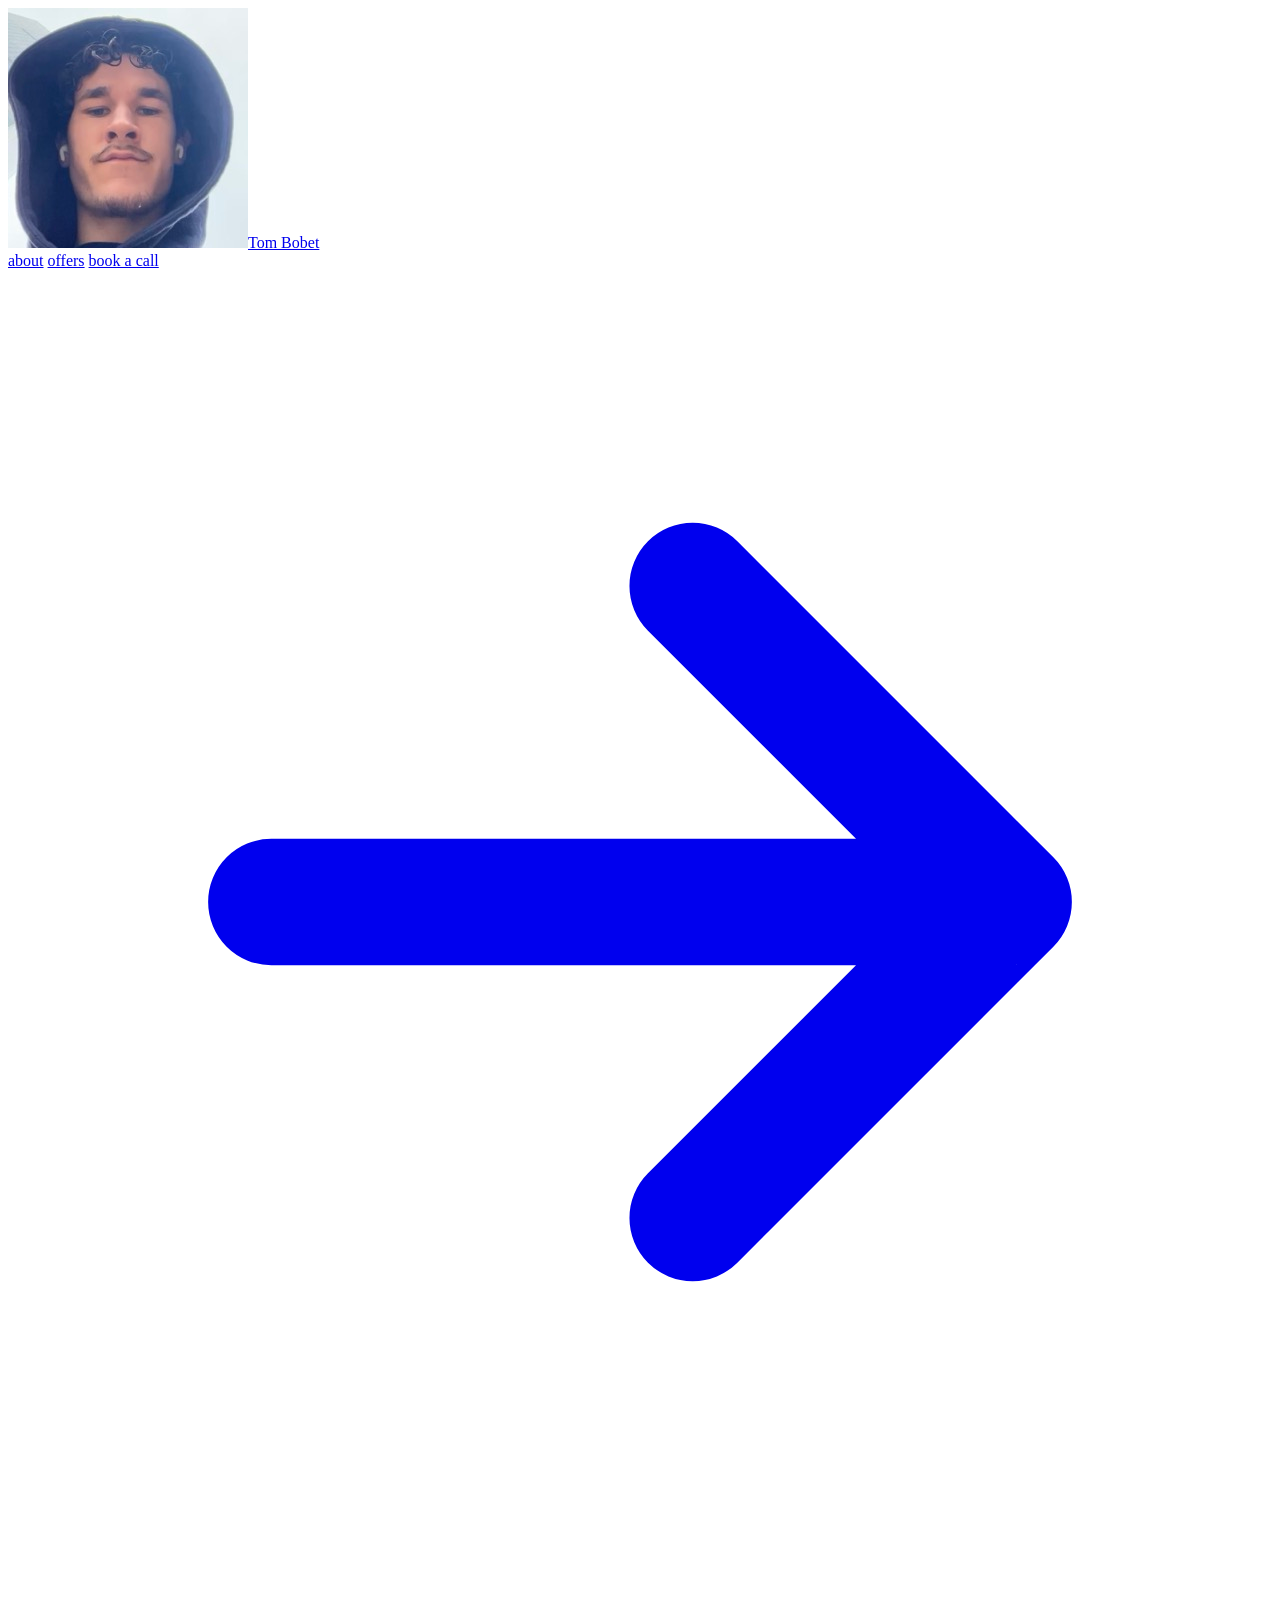
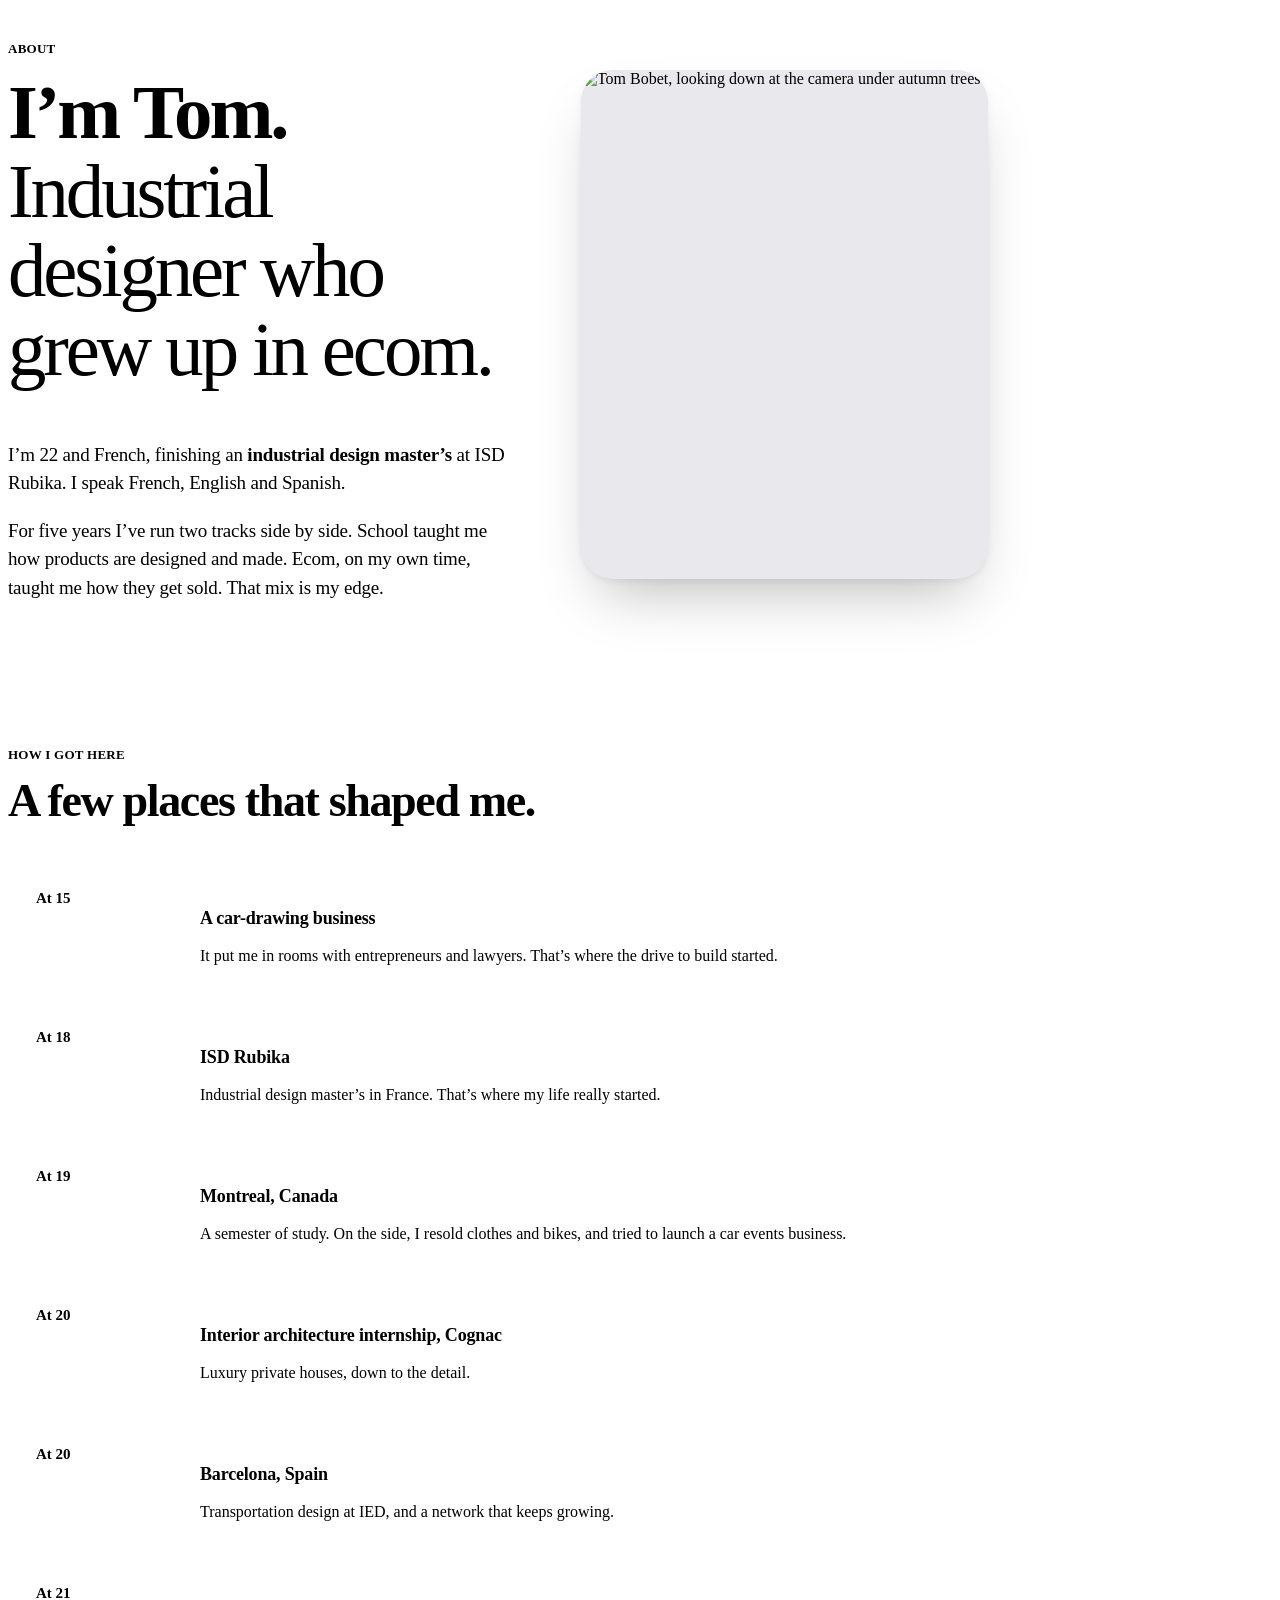
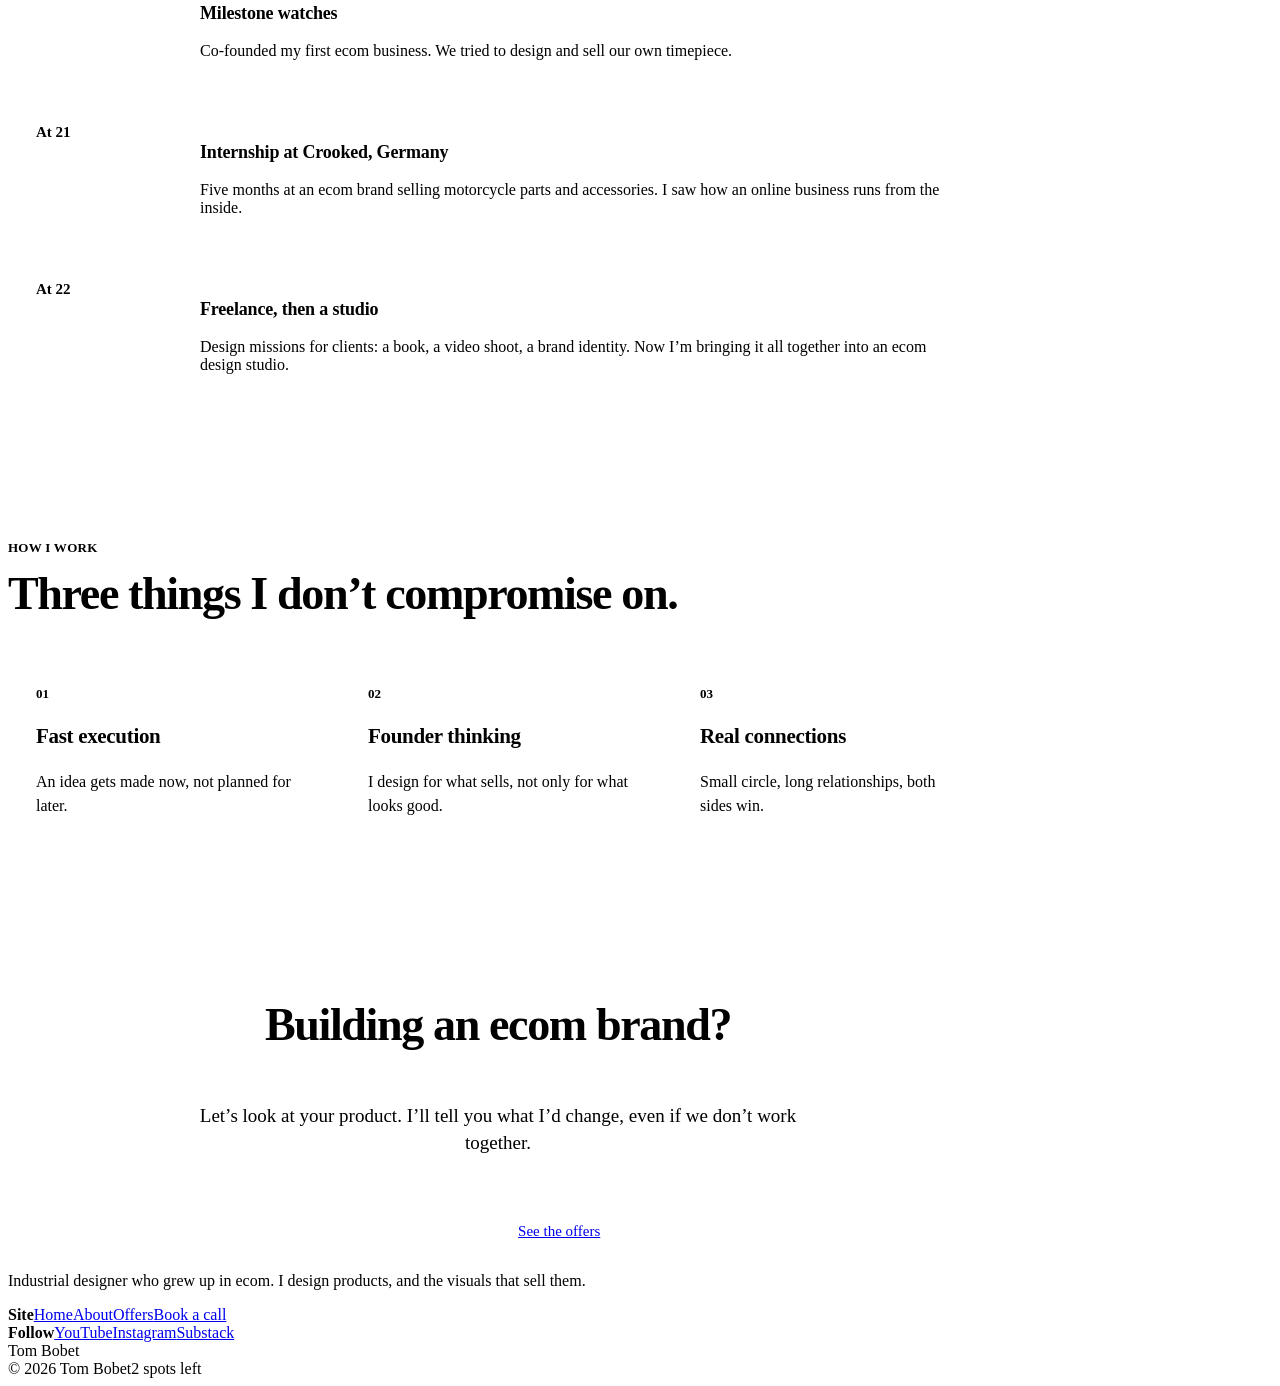
==== about/index.html @ 8737445f "Publish new site: about page" ====
<!doctype html>
<html lang="en">
<head>
<meta charset="utf-8">
<meta name="viewport" content="width=device-width, initial-scale=1">
<title>About · Tom Bobet</title>
<meta name="description" content="Tom Bobet, 22. Industrial designer who grew up in ecom. Five years running design school and ecom side by side.">
<meta property="og:title" content="About · Tom Bobet">
<meta property="og:description" content="Industrial designer who grew up in ecom.">
<meta property="og:image" content="/assets/avatar.jpg">
<link rel="icon" href="/assets/avatar.jpg">
<link rel="stylesheet" href="/assets/site.css">
<style>
  .wrap { width: 100%; max-width: 980px; }

  /* ---------- hero ---------- */
  .hero {
    display: grid; grid-template-columns: minmax(0, 1.25fr) minmax(0, 1fr); gap: clamp(32px, 5vw, 64px);
    align-items: center; padding-top: clamp(56px, 10vh, 120px);
  }
  .eyebrow { font-size: 13px; font-weight: 600; letter-spacing: .02em; text-transform: uppercase; color: var(--ink-3); }
  h1 {
    margin-top: 16px; font-family: var(--display); font-weight: 600;
    font-size: clamp(44px, 6vw, 84px); line-height: 1.03; letter-spacing: -.04em; text-wrap: balance;
  }
  h1 span { font-weight: 400; color: var(--ink-4); }
  .lede { margin-top: 24px; max-width: 30em; font-size: 19px; line-height: 1.5; letter-spacing: -.01em; color: var(--ink-2); }
  .lede + .lede { margin-top: 12px; }
  .lede strong { font-weight: 600; color: var(--ink); }
  .portrait {
    position: relative; aspect-ratio: 4 / 5; border-radius: 32px; overflow: hidden; background: #E8E8ED;
    box-shadow: 0 2px 6px rgba(0, 0, 0, .06), 0 30px 60px -20px rgba(0, 0, 0, .28);
  }
  .portrait img { width: 100%; height: 100%; object-fit: cover; }

  /* ---------- sections ---------- */
  section { margin-top: clamp(96px, 14vh, 160px); }
  h2 {
    margin-top: 12px; max-width: 16em; font-family: var(--display); font-weight: 600;
    font-size: clamp(32px, 3.6vw, 52px); line-height: 1.07; letter-spacing: -.03em; text-wrap: balance;
  }
  .sub { margin-top: 14px; max-width: 32em; font-size: 19px; line-height: 1.45; color: var(--ink-3); }

  /* timeline */
  .timeline { margin-top: 40px; padding: 0; list-style: none; background: var(--surface); border-radius: 24px; box-shadow: var(--shadow); overflow: hidden; }
  .timeline li { display: grid; grid-template-columns: 140px minmax(0, 1fr); gap: 24px; padding: 24px 28px; border-top: 1px solid var(--line); }
  .timeline li:first-child { border-top: 0; }
  .timeline .when { font-size: 15px; font-weight: 600; color: var(--ink-4); }
  .timeline h3 { font-size: 18px; font-weight: 600; letter-spacing: -.01em; }
  .timeline p { margin-top: 2px; font-size: 16px; color: var(--ink-3); }

  /* cards */
  .grid { display: grid; gap: 16px; margin-top: 40px; }
  .g3 { grid-template-columns: repeat(auto-fit, minmax(260px, 1fr)); }
  .card { background: var(--surface); border-radius: 24px; padding: 28px; box-shadow: var(--shadow); }
  .card .num { display: block; font-size: 13px; font-weight: 600; color: var(--ink-4); margin-bottom: 18px; }
  .card h3 { font-family: var(--display); font-size: 21px; font-weight: 600; line-height: 1.25; letter-spacing: -.015em; }
  .card p { margin-top: 8px; color: var(--ink-3); font-size: 16px; line-height: 1.5; }

  /* work strip */
  .strip { display: grid; grid-template-columns: repeat(4, minmax(0, 1fr)); gap: 12px; margin-top: 40px; }
  .strip figure { margin: 0; }
  .strip img { width: 100%; aspect-ratio: 4 / 5; object-fit: cover; border-radius: 18px; background: #E8E8ED; }
  .strip figcaption { margin-top: 10px; font-size: 14px; color: var(--ink-3); }

  /* final */
  .final { text-align: center; display: flex; flex-direction: column; align-items: center; }
  .final h2 { margin-left: auto; margin-right: auto; }
  .btns { display: flex; flex-wrap: wrap; justify-content: center; gap: 10px; margin-top: 32px; }
  .btn {
    display: inline-flex; align-items: center; gap: 8px; height: 48px; padding: 0 22px; border-radius: 999px;
    background: var(--surface); box-shadow: var(--shadow); font-size: 15px; font-weight: 500;
  }
  .btn:hover { box-shadow: 0 1px 2px rgba(0, 0, 0, .08), 0 8px 20px rgba(0, 0, 0, .08); }
  .btn.primary { background: var(--ink); color: #FFFFFF; }
  .lede a, .sub a { text-decoration: underline; text-decoration-thickness: 1px; text-underline-offset: 4px; text-decoration-color: rgba(29, 29, 31, .3); }
  .lede a:hover, .sub a:hover { text-decoration-color: var(--ink); }

  @media (max-width: 760px) {
    .hero { grid-template-columns: 1fr; }
    .portrait { max-width: 420px; }
    .strip { grid-template-columns: repeat(2, minmax(0, 1fr)); }
  }
  @media (max-width: 560px) {
    .timeline li { grid-template-columns: 1fr; gap: 4px; padding: 20px; }
  }
</style>
</head>
<body>
<div class="page">

  <nav class="island" aria-label="Main">
    <a class="me press" href="/"><img src="/assets/avatar.jpg" alt=""><span>Tom Bobet</span></a>
    <div class="links">
      <a class="press" href="/about/" aria-current="page">about</a>
      <a class="press" href="/offers/">offers</a>
      <a class="press book" href="/book/">book a call <svg viewBox="0 0 24 24" fill="none" stroke="currentColor" stroke-width="2.4" stroke-linecap="round" stroke-linejoin="round" aria-hidden="true"><path d="M5 12h14M13 6l6 6-6 6"/></svg></a>
    </div>
  </nav>

  <main class="wrap">

    <div class="hero">
      <div>
        <p class="eyebrow">About</p>
        <h1>I’m Tom. <span>Industrial designer who grew up in ecom.</span></h1>
        <p class="lede">I’m 22 and French, finishing an <strong>industrial design master’s</strong> at ISD Rubika. I speak French, English and Spanish.</p>
        <p class="lede">For five years I’ve run two tracks side by side. School taught me how products are designed and made. Ecom, on my own time, taught me how they get sold. That mix is my edge.</p>
      </div>
      <div class="portrait"><img src="/assets/ig/Dam7SlbAnCX.jpg" alt="Tom Bobet, looking down at the camera under autumn trees"></div>
    </div>

    <section>
      <p class="eyebrow">How I got here</p>
      <h2>A few places that shaped me.</h2>
      <ol class="timeline">
        <li><span class="when">At 15</span><div><h3>A car-drawing business</h3><p>It put me in rooms with entrepreneurs and lawyers. That’s where the drive to build started.</p></div></li>
        <li><span class="when">At 18</span><div><h3>ISD Rubika</h3><p>Industrial design master’s in France. That’s where my life really started.</p></div></li>
        <li><span class="when">At 19</span><div><h3>Montreal, Canada</h3><p>A semester of study. On the side, I resold clothes and bikes, and tried to launch a car events business.</p></div></li>
        <li><span class="when">At 20</span><div><h3>Interior architecture internship, Cognac</h3><p>Luxury private houses, down to the detail.</p></div></li>
        <li><span class="when">At 20</span><div><h3>Barcelona, Spain</h3><p>Transportation design at IED, and a network that keeps growing.</p></div></li>
        <li><span class="when">At 21</span><div><h3>Milestone watches</h3><p>Co-founded my first ecom business. We tried to design and sell our own timepiece.</p></div></li>
        <li><span class="when">At 21</span><div><h3>Internship at Crooked, Germany</h3><p>Five months at an ecom brand selling motorcycle parts and accessories. I saw how an online business runs from the inside.</p></div></li>
        <li><span class="when">At 22</span><div><h3>Freelance, then a studio</h3><p>Design missions for clients: a book, a video shoot, a brand identity. Now I’m bringing it all together into an ecom design studio.</p></div></li>
      </ol>
    </section>

    <section>
      <p class="eyebrow">How I work</p>
      <h2>Three things I don’t compromise on.</h2>
      <div class="grid g3">
        <div class="card"><span class="num">01</span><h3>Fast execution</h3><p>An idea gets made now, not planned for later.</p></div>
        <div class="card"><span class="num">02</span><h3>Founder thinking</h3><p>I design for what sells, not only for what looks good.</p></div>
        <div class="card"><span class="num">03</span><h3>Real connections</h3><p>Small circle, long relationships, both sides win.</p></div>
      </div>
    </section>

    <section class="final">
      <h2>Building an ecom brand?</h2>
      <p class="sub">Let’s look at your product. I’ll tell you what I’d change, even if we don’t work together.</p>
      <div class="btns">
        <a class="btn primary press" href="/book/">Book a call</a>
        <a class="btn press" href="/offers/">See the offers</a>
      </div>
    </section>
  </main>

  <footer class="foot">
    <div class="foot-top">
      <p class="foot-pitch">Industrial designer who grew up in ecom. <span>I design products, and the visuals that sell them.</span></p>
      <div class="foot-cols">
        <div class="foot-col"><b>Site</b><a href="/">Home</a><a href="/about/">About</a><a href="/offers/">Offers</a><a href="/book/">Book a call</a></div>
        <div class="foot-col"><b>Follow</b><a href="https://www.youtube.com/@TomBobet" target="_blank" rel="noopener">YouTube</a><a href="https://www.instagram.com/tombobet_/" target="_blank" rel="noopener">Instagram</a><a href="https://tombobet.substack.com" target="_blank" rel="noopener">Substack</a></div>
      </div>
    </div>
    <span class="foot-word" aria-hidden="true">Tom Bobet</span>
    <div class="foot-base"><span>© 2026 Tom Bobet</span><span class="live"><i></i><span data-spots>2 spots left</span></span></div>
  </footer>
</div>
<script src="/assets/site.js"></script>
</body>
</html>
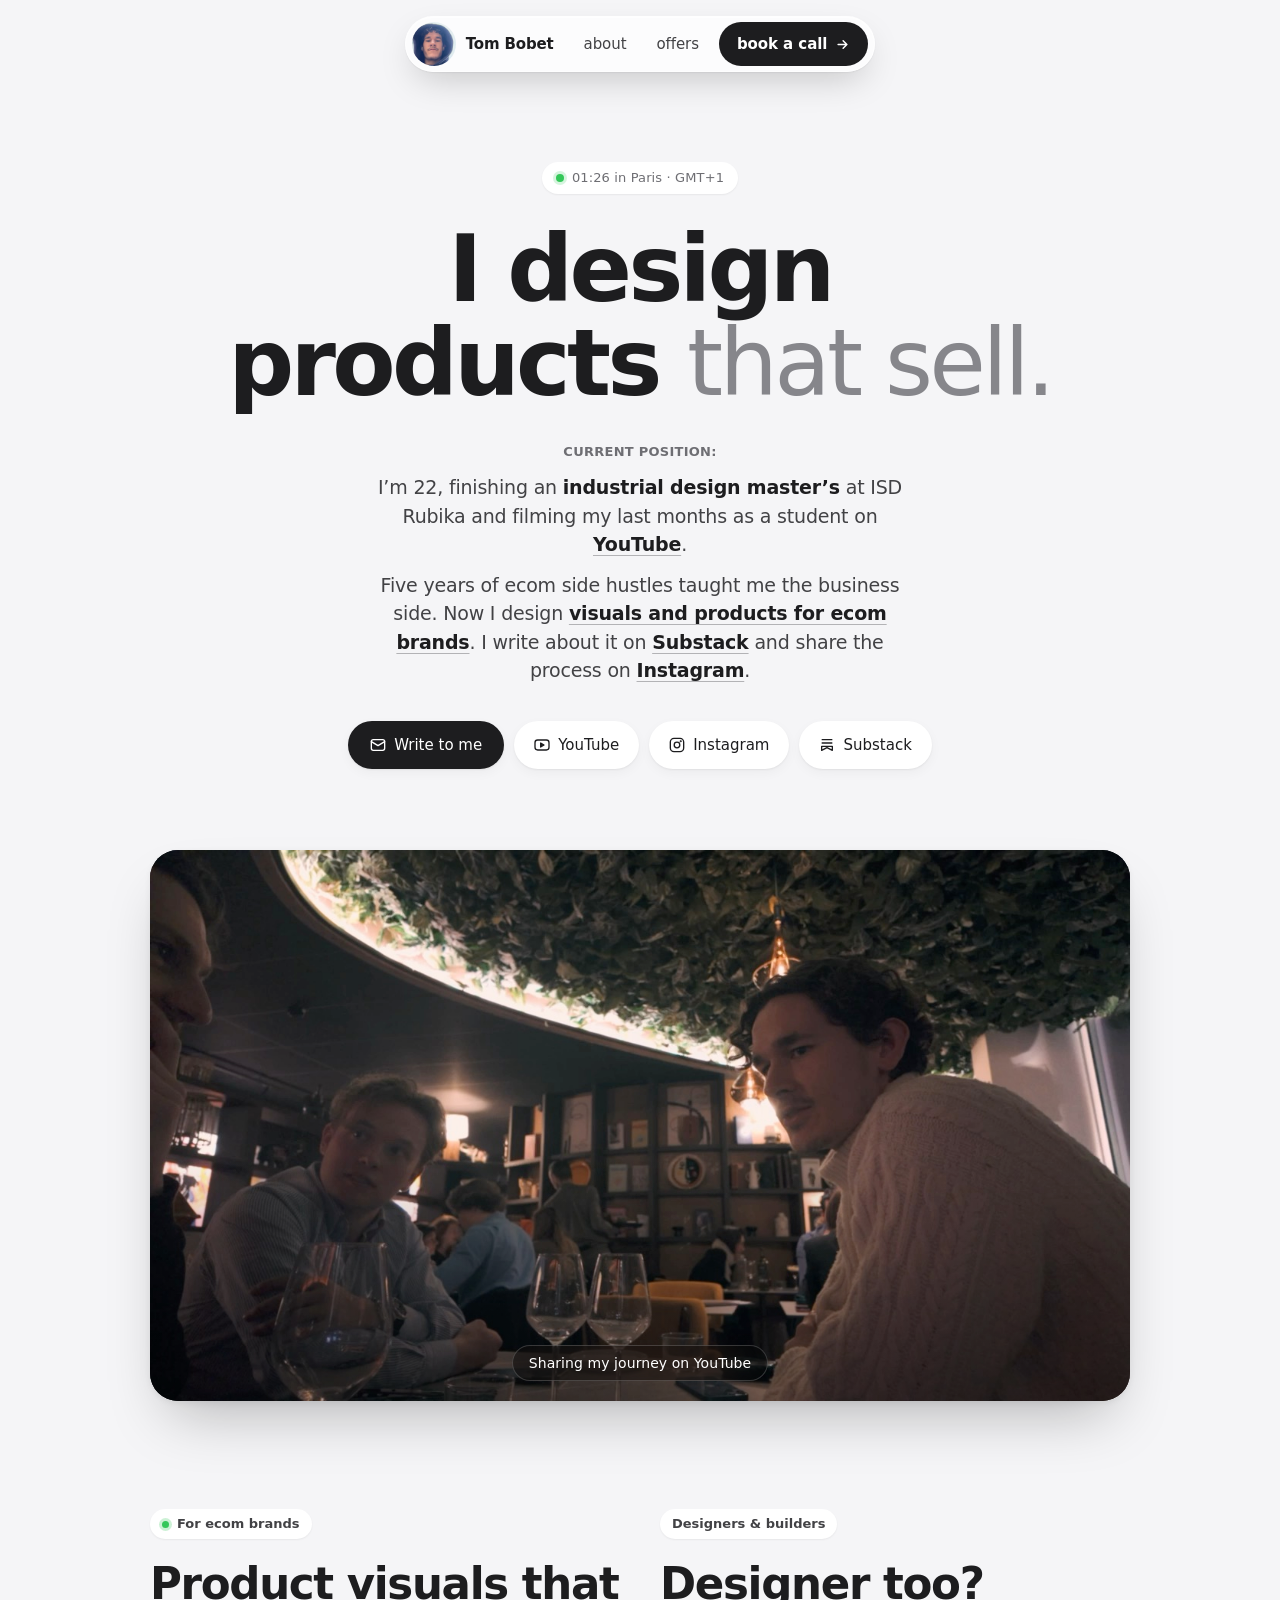
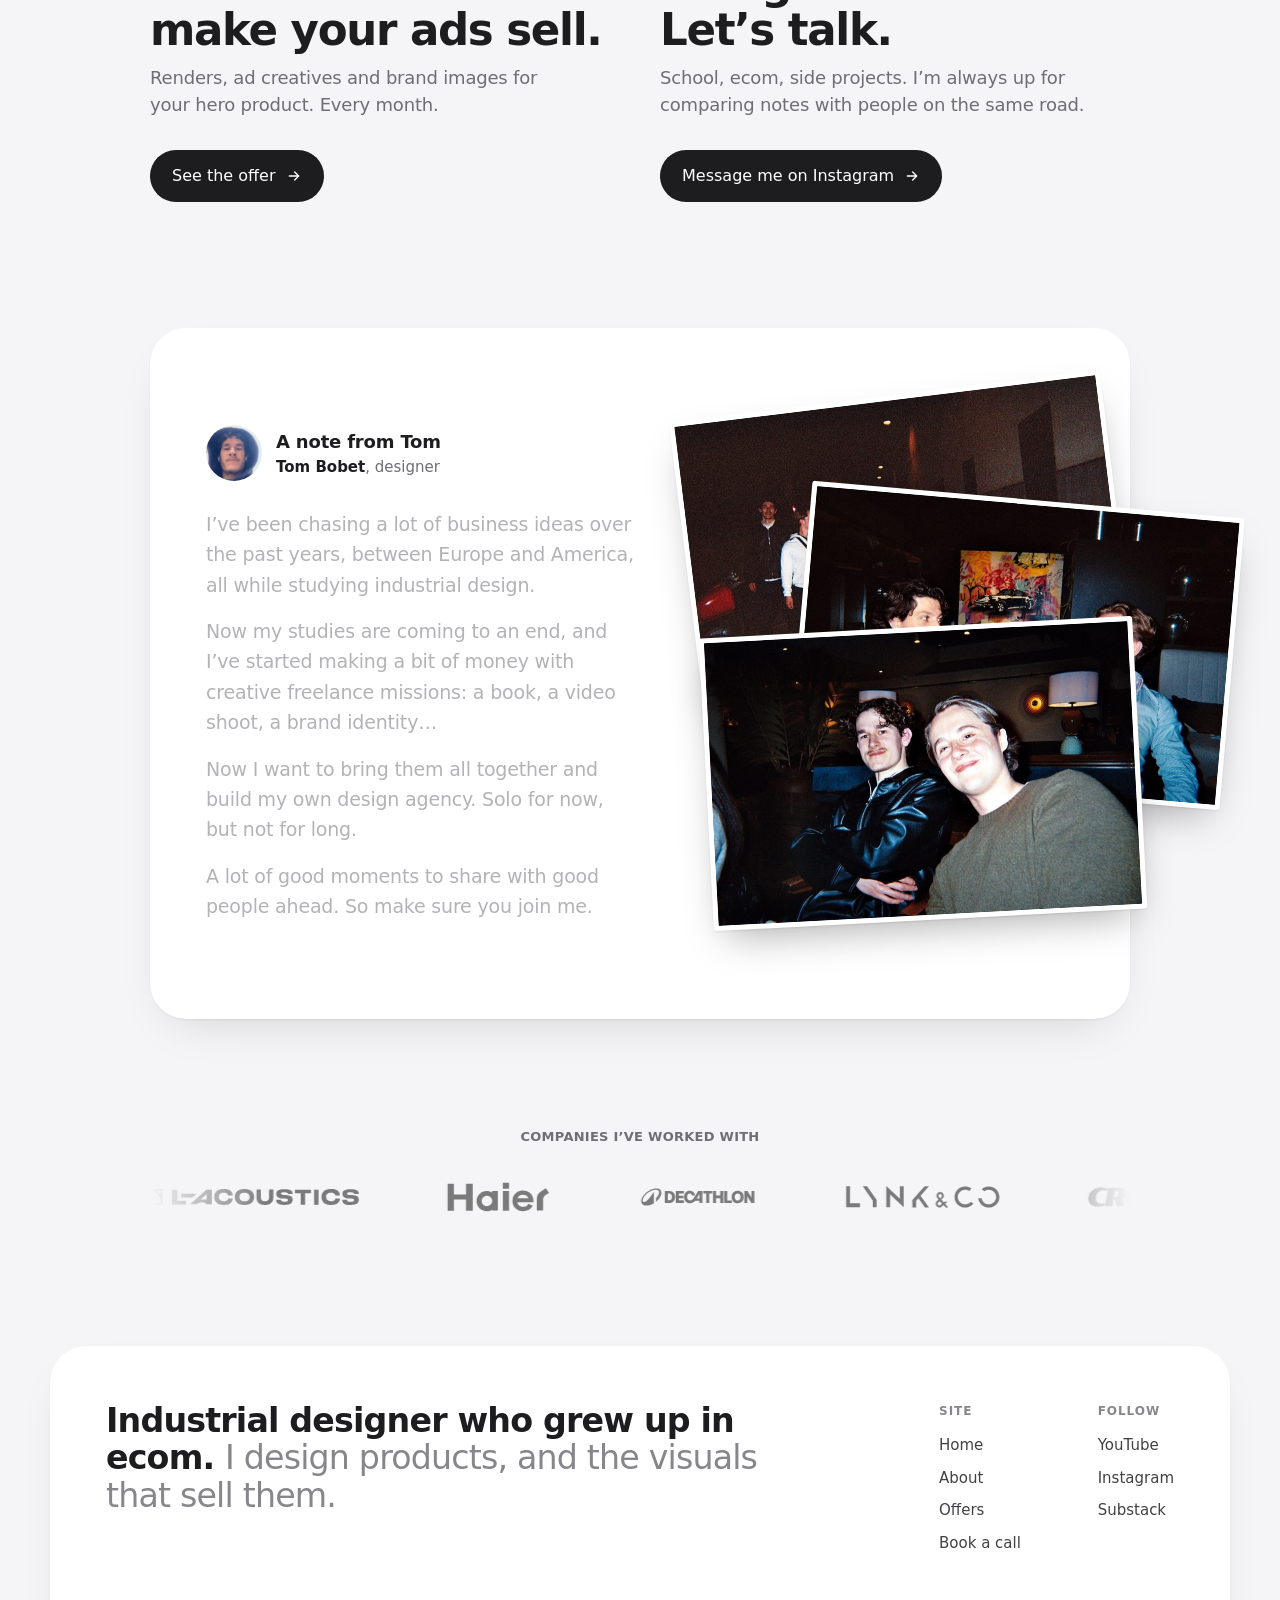
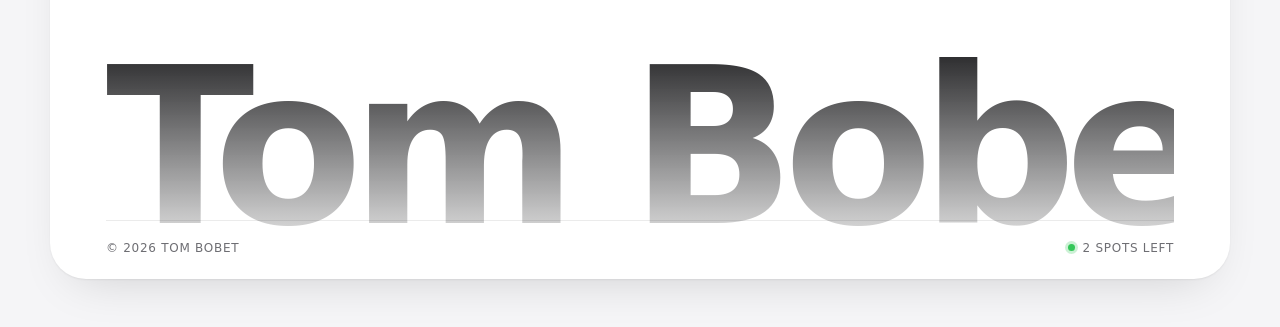
==== commit 01cd8d97: "One-page site: redirect /about to home" ====
--- a/about/index.html
+++ b/about/index.html
@@ -2,161 +2,10 @@
 <html lang="en">
 <head>
 <meta charset="utf-8">
-<meta name="viewport" content="width=device-width, initial-scale=1">
-<title>About · Tom Bobet</title>
-<meta name="description" content="Tom Bobet, 22. Industrial designer who grew up in ecom. Five years running design school and ecom side by side.">
-<meta property="og:title" content="About · Tom Bobet">
-<meta property="og:description" content="Industrial designer who grew up in ecom.">
-<meta property="og:image" content="/assets/avatar.jpg">
-<link rel="icon" href="/assets/avatar.jpg">
-<link rel="stylesheet" href="/assets/site.css">
-<style>
-  .wrap { width: 100%; max-width: 980px; }
-
-  /* ---------- hero ---------- */
-  .hero {
-    display: grid; grid-template-columns: minmax(0, 1.25fr) minmax(0, 1fr); gap: clamp(32px, 5vw, 64px);
-    align-items: center; padding-top: clamp(56px, 10vh, 120px);
-  }
-  .eyebrow { font-size: 13px; font-weight: 600; letter-spacing: .02em; text-transform: uppercase; color: var(--ink-3); }
-  h1 {
-    margin-top: 16px; font-family: var(--display); font-weight: 600;
-    font-size: clamp(44px, 6vw, 84px); line-height: 1.03; letter-spacing: -.04em; text-wrap: balance;
-  }
-  h1 span { font-weight: 400; color: var(--ink-4); }
-  .lede { margin-top: 24px; max-width: 30em; font-size: 19px; line-height: 1.5; letter-spacing: -.01em; color: var(--ink-2); }
-  .lede + .lede { margin-top: 12px; }
-  .lede strong { font-weight: 600; color: var(--ink); }
-  .portrait {
-    position: relative; aspect-ratio: 4 / 5; border-radius: 32px; overflow: hidden; background: #E8E8ED;
-    box-shadow: 0 2px 6px rgba(0, 0, 0, .06), 0 30px 60px -20px rgba(0, 0, 0, .28);
-  }
-  .portrait img { width: 100%; height: 100%; object-fit: cover; }
-
-  /* ---------- sections ---------- */
-  section { margin-top: clamp(96px, 14vh, 160px); }
-  h2 {
-    margin-top: 12px; max-width: 16em; font-family: var(--display); font-weight: 600;
-    font-size: clamp(32px, 3.6vw, 52px); line-height: 1.07; letter-spacing: -.03em; text-wrap: balance;
-  }
-  .sub { margin-top: 14px; max-width: 32em; font-size: 19px; line-height: 1.45; color: var(--ink-3); }
-
-  /* timeline */
-  .timeline { margin-top: 40px; padding: 0; list-style: none; background: var(--surface); border-radius: 24px; box-shadow: var(--shadow); overflow: hidden; }
-  .timeline li { display: grid; grid-template-columns: 140px minmax(0, 1fr); gap: 24px; padding: 24px 28px; border-top: 1px solid var(--line); }
-  .timeline li:first-child { border-top: 0; }
-  .timeline .when { font-size: 15px; font-weight: 600; color: var(--ink-4); }
-  .timeline h3 { font-size: 18px; font-weight: 600; letter-spacing: -.01em; }
-  .timeline p { margin-top: 2px; font-size: 16px; color: var(--ink-3); }
-
-  /* cards */
-  .grid { display: grid; gap: 16px; margin-top: 40px; }
-  .g3 { grid-template-columns: repeat(auto-fit, minmax(260px, 1fr)); }
-  .card { background: var(--surface); border-radius: 24px; padding: 28px; box-shadow: var(--shadow); }
-  .card .num { display: block; font-size: 13px; font-weight: 600; color: var(--ink-4); margin-bottom: 18px; }
-  .card h3 { font-family: var(--display); font-size: 21px; font-weight: 600; line-height: 1.25; letter-spacing: -.015em; }
-  .card p { margin-top: 8px; color: var(--ink-3); font-size: 16px; line-height: 1.5; }
-
-  /* work strip */
-  .strip { display: grid; grid-template-columns: repeat(4, minmax(0, 1fr)); gap: 12px; margin-top: 40px; }
-  .strip figure { margin: 0; }
-  .strip img { width: 100%; aspect-ratio: 4 / 5; object-fit: cover; border-radius: 18px; background: #E8E8ED; }
-  .strip figcaption { margin-top: 10px; font-size: 14px; color: var(--ink-3); }
-
-  /* final */
-  .final { text-align: center; display: flex; flex-direction: column; align-items: center; }
-  .final h2 { margin-left: auto; margin-right: auto; }
-  .btns { display: flex; flex-wrap: wrap; justify-content: center; gap: 10px; margin-top: 32px; }
-  .btn {
-    display: inline-flex; align-items: center; gap: 8px; height: 48px; padding: 0 22px; border-radius: 999px;
-    background: var(--surface); box-shadow: var(--shadow); font-size: 15px; font-weight: 500;
-  }
-  .btn:hover { box-shadow: 0 1px 2px rgba(0, 0, 0, .08), 0 8px 20px rgba(0, 0, 0, .08); }
-  .btn.primary { background: var(--ink); color: #FFFFFF; }
-  .lede a, .sub a { text-decoration: underline; text-decoration-thickness: 1px; text-underline-offset: 4px; text-decoration-color: rgba(29, 29, 31, .3); }
-  .lede a:hover, .sub a:hover { text-decoration-color: var(--ink); }
-
-  @media (max-width: 760px) {
-    .hero { grid-template-columns: 1fr; }
-    .portrait { max-width: 420px; }
-    .strip { grid-template-columns: repeat(2, minmax(0, 1fr)); }
-  }
-  @media (max-width: 560px) {
-    .timeline li { grid-template-columns: 1fr; gap: 4px; padding: 20px; }
-  }
-</style>
+<title>Tom Bobet</title>
+<meta http-equiv="refresh" content="0; url=/">
+<link rel="canonical" href="https://tombobet.com/">
+<meta name="robots" content="noindex">
 </head>
-<body>
-<div class="page">
-
-  <nav class="island" aria-label="Main">
-    <a class="me press" href="/"><img src="/assets/avatar.jpg" alt=""><span>Tom Bobet</span></a>
-    <div class="links">
-      <a class="press" href="/about/" aria-current="page">about</a>
-      <a class="press" href="/offers/">offers</a>
-      <a class="press book" href="/book/">book a call <svg viewBox="0 0 24 24" fill="none" stroke="currentColor" stroke-width="2.4" stroke-linecap="round" stroke-linejoin="round" aria-hidden="true"><path d="M5 12h14M13 6l6 6-6 6"/></svg></a>
-    </div>
-  </nav>
-
-  <main class="wrap">
-
-    <div class="hero">
-      <div>
-        <p class="eyebrow">About</p>
-        <h1>I’m Tom. <span>Industrial designer who grew up in ecom.</span></h1>
-        <p class="lede">I’m 22 and French, finishing an <strong>industrial design master’s</strong> at ISD Rubika. I speak French, English and Spanish.</p>
-        <p class="lede">For five years I’ve run two tracks side by side. School taught me how products are designed and made. Ecom, on my own time, taught me how they get sold. That mix is my edge.</p>
-      </div>
-      <div class="portrait"><img src="/assets/ig/Dam7SlbAnCX.jpg" alt="Tom Bobet, looking down at the camera under autumn trees"></div>
-    </div>
-
-    <section>
-      <p class="eyebrow">How I got here</p>
-      <h2>A few places that shaped me.</h2>
-      <ol class="timeline">
-        <li><span class="when">At 15</span><div><h3>A car-drawing business</h3><p>It put me in rooms with entrepreneurs and lawyers. That’s where the drive to build started.</p></div></li>
-        <li><span class="when">At 18</span><div><h3>ISD Rubika</h3><p>Industrial design master’s in France. That’s where my life really started.</p></div></li>
-        <li><span class="when">At 19</span><div><h3>Montreal, Canada</h3><p>A semester of study. On the side, I resold clothes and bikes, and tried to launch a car events business.</p></div></li>
-        <li><span class="when">At 20</span><div><h3>Interior architecture internship, Cognac</h3><p>Luxury private houses, down to the detail.</p></div></li>
-        <li><span class="when">At 20</span><div><h3>Barcelona, Spain</h3><p>Transportation design at IED, and a network that keeps growing.</p></div></li>
-        <li><span class="when">At 21</span><div><h3>Milestone watches</h3><p>Co-founded my first ecom business. We tried to design and sell our own timepiece.</p></div></li>
-        <li><span class="when">At 21</span><div><h3>Internship at Crooked, Germany</h3><p>Five months at an ecom brand selling motorcycle parts and accessories. I saw how an online business runs from the inside.</p></div></li>
-        <li><span class="when">At 22</span><div><h3>Freelance, then a studio</h3><p>Design missions for clients: a book, a video shoot, a brand identity. Now I’m bringing it all together into an ecom design studio.</p></div></li>
-      </ol>
-    </section>
-
-    <section>
-      <p class="eyebrow">How I work</p>
-      <h2>Three things I don’t compromise on.</h2>
-      <div class="grid g3">
-        <div class="card"><span class="num">01</span><h3>Fast execution</h3><p>An idea gets made now, not planned for later.</p></div>
-        <div class="card"><span class="num">02</span><h3>Founder thinking</h3><p>I design for what sells, not only for what looks good.</p></div>
-        <div class="card"><span class="num">03</span><h3>Real connections</h3><p>Small circle, long relationships, both sides win.</p></div>
-      </div>
-    </section>
-
-    <section class="final">
-      <h2>Building an ecom brand?</h2>
-      <p class="sub">Let’s look at your product. I’ll tell you what I’d change, even if we don’t work together.</p>
-      <div class="btns">
-        <a class="btn primary press" href="/book/">Book a call</a>
-        <a class="btn press" href="/offers/">See the offers</a>
-      </div>
-    </section>
-  </main>
-
-  <footer class="foot">
-    <div class="foot-top">
-      <p class="foot-pitch">Industrial designer who grew up in ecom. <span>I design products, and the visuals that sell them.</span></p>
-      <div class="foot-cols">
-        <div class="foot-col"><b>Site</b><a href="/">Home</a><a href="/about/">About</a><a href="/offers/">Offers</a><a href="/book/">Book a call</a></div>
-        <div class="foot-col"><b>Follow</b><a href="https://www.youtube.com/@TomBobet" target="_blank" rel="noopener">YouTube</a><a href="https://www.instagram.com/tombobet_/" target="_blank" rel="noopener">Instagram</a><a href="https://tombobet.substack.com" target="_blank" rel="noopener">Substack</a></div>
-      </div>
-    </div>
-    <span class="foot-word" aria-hidden="true">Tom Bobet</span>
-    <div class="foot-base"><span>© 2026 Tom Bobet</span><span class="live"><i></i><span data-spots>2 spots left</span></span></div>
-  </footer>
-</div>
-<script src="/assets/site.js"></script>
-</body>
+<body><p>This page moved to <a href="/">tombobet.com</a>.</p></body>
 </html>
